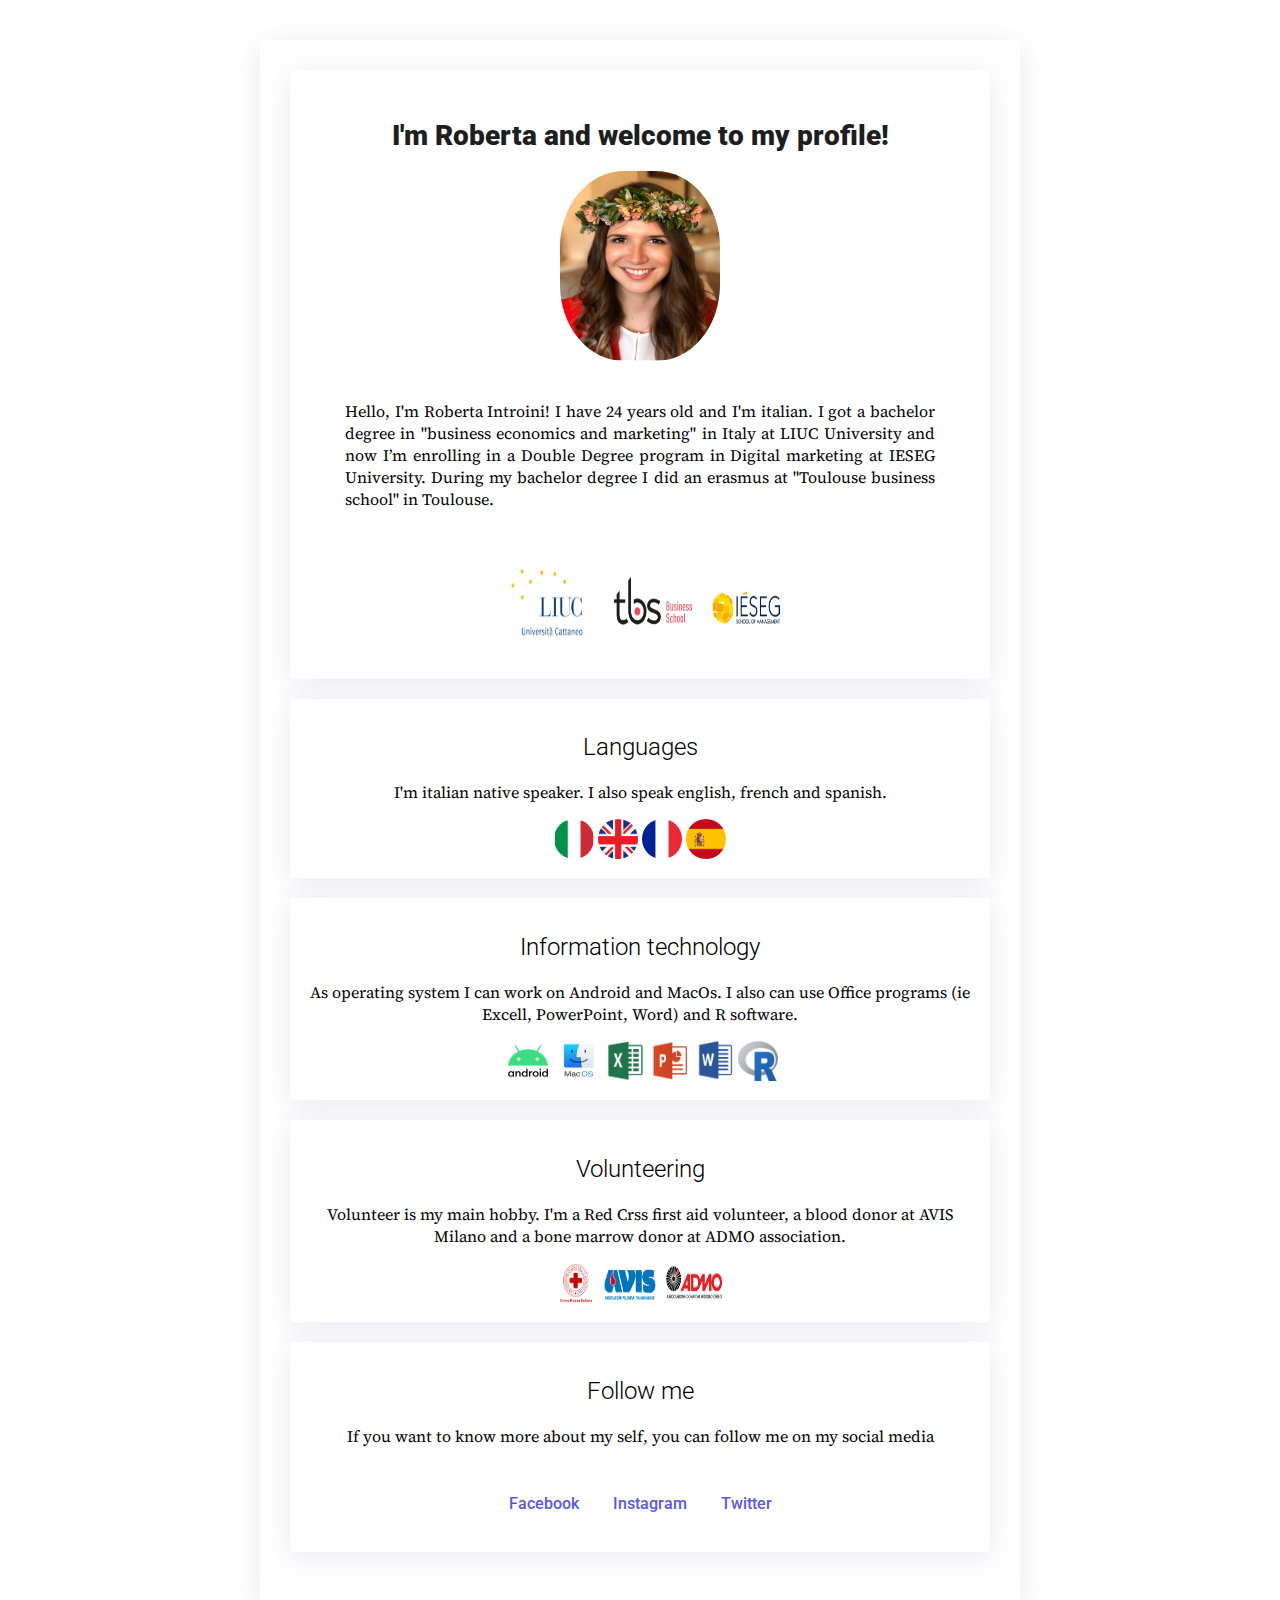
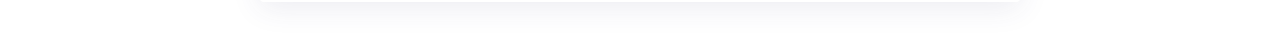
==== index.html @ 4112483c "Add files via upload" ====
<!DOCTYPE html>
<html>
<head>
	<title>Roberta Introini's profile</title>
	<meta name="description" content="This is the profile of Roberta">
	<meta charset="utf-8">
	<link href="https://fonts.googleapis.com/css2?family=Lora:wght@500&family=Roboto:wght@500&family=Source+Serif+Pro&display=swap" rel="stylesheet">
	<link rel="stylesheet" type="text/css" href="style.css">
	<link rel="stylesheet" type="text/css" href="https://use.fontaweome.com/releases/v5.2.0/css/all.css" integrity="sha384-hWVjflwFxL6sNzntih27bfxkr27PmbbK/iSvJ+a4+0owXq79v+lsFkW54b0GbiDQ" crossorigin="anonymous">
</head>
<body>
	<div class="container">
		<div class="txt" id="introduction">
			<h1> I'm Roberta and welcome to my profile!</h1>
			<img src="images/me.png" class="img-oval" width="160" height="190" alt="Roberta Introini">
			<p> Hello, I'm Roberta Introini! I have 24 years old and I'm italian. 
				I got a bachelor degree in "business economics and marketing" in Italy at LIUC University and now I’m enrolling in a Double Degree program in Digital marketing at IESEG University. 
				During my bachelor degree I did an erasmus at "Toulouse business school" in Toulouse.
				</p>
				<img src="images/uni.png" width="280" height="80">
		</div>
		<div class="card-white" >
			<h2>Languages</h2>
			<p>I'm italian native speaker. I also speak english, french and spanish.</p>
			<img src="images/it.png" width="40" height="40" class="img-circle">
			<img src="images/uu.png" width="40" height="40" class="img-circle">
			<img src="images/fr.png" width="40" height="40" class="img-circle">
			<img src="images/es.png" width="40" height="40" class="img-circle">
		</div>
		<div class="card-white" >
			<h2>Information technology</h2>
			<p>As operating system I can work on Android and MacOs. 
				I also can use Office programs (ie Excell, PowerPoint, Word) and R software.
			</p>
			<img src="images/os.png" width="100" height="40">
			<img src="images/ex.png" width="40" height="40">
			<img src="images/ppt.png" width="40" height="40">
			<img src="images/wo.png" width="40" height="40">
			<img src="images/r.png" width="40" height="40">
		</div>
		<div class="card-white" >
			<h2>Volunteering</h2>
			<p>Volunteer is my main hobby. I'm a Red Crss first aid volunteer, a blood donor at AVIS Milano and a bone marrow donor at ADMO association.</p>
			<img src="images/cri.png" width="40" height="40">
			<img src="images/avis.png" width="60" height="40">
			<img src="images/admo.png" width="60" height="40">
		</div>
		<div class="card-white" >
			<h2>Follow me</h2>
			<p>If you want to know more about my self, you can follow me on my social media</p>
			<ul class="list-inline">
				<li>
					<a href="https://www.facebook.com/roberta.introini"   target="_blank"> Facebook
					<i class="fab fa-facebook-square">
					</i>
				</a>
				</li>
				<li>
					<a href="https://www.instagram.com/birintroini"   target="_blank">Instagram
					<i class="fab fa-instagram-square">
					</i>
					</a>
				</li>
					<li>
						<a href="https://twitter.com/Biri_Introini"   target="_blank">Twitter
						<i class="fab fa-twitter-square">
						</i>
						</a>
					</li>
			</ul>
		</div>
	</div>
</body>
</html>
---- style.css ----
/* Colors and fonts */
body	{
	background: rgb(#DBDBDB)
	color: rgb(40, 40, 40)
	font-family: 'Lora', sans-serif;
	font-size: 16px
	font-weight: lighter;
	text-align: center;
}

h1, h2, h3	{
	font-family: 'Roboto', sans-serif;
}
p {
	font-family: 'Source Serif Pro', serif;
}
h1	{
	color: rgb(30, 30,30);
	font-size: 28px;
	font-weight: 900;
	letter-spacing: 5px
	text-transform: uppercase;
}

h2	{
	color: rgb(100, 100, 100)
	font-size: 24px;
	font-weight: 300;
}

a	{
	font-family: 'Roboto', sans-serif;
	text-decoration: none;
	color: #5858ED;
	font-weight: 500;
	font-size: 16px;
}


a:hover {
	color: black;
}   

div {
	background: white;
	padding: 30px;
	border: 0px solid black; 
	margin: 0px;
	border-radius: 4px;
	box-shadow: 0px 5px 30px rgba(60, 60, 120, 0.1)
}

/* Custom design with class (99% of your design) */
.container {
	width: 700px;
	margin: 40px auto;
}

@media (max-width: 760px) {
	.container {
		width: 600px;
	}
}

@media (max-width: 500px) {
	.container {
		width: 400px;
	}
}

.card-white {
	background-color: white;
	padding: 15px;
	box-shadow: 0px 10px 30px rgba(30,30,30,0.1)
	border-radius: 4px;
	margin: 20px 0px;
	text-align: center;
}

.img-circle {
	border-radius: 50%
}

.img-oval {
	border-radius: 40%
}

.list-inline {
	list-style: none;
	padding-left: 0px;
}

.list-inline li {
	display: inline;
	padding: 15px;
}

.list-inline i {
	font-size: 50px;
	color: rgb(230, 230, 230);
}

.list-inline i:hover {
	color: #212161;
}

#introduction p {
	margin-bottom: 40px
}


.txt p {
	background-color: white;
	padding: 15px;
	box-shadow: 0px 10px 30px rgba(30,30,30,0.1)
	border-radius: 4px;
	margin: 20px 10px;
	text-align: justify;
}
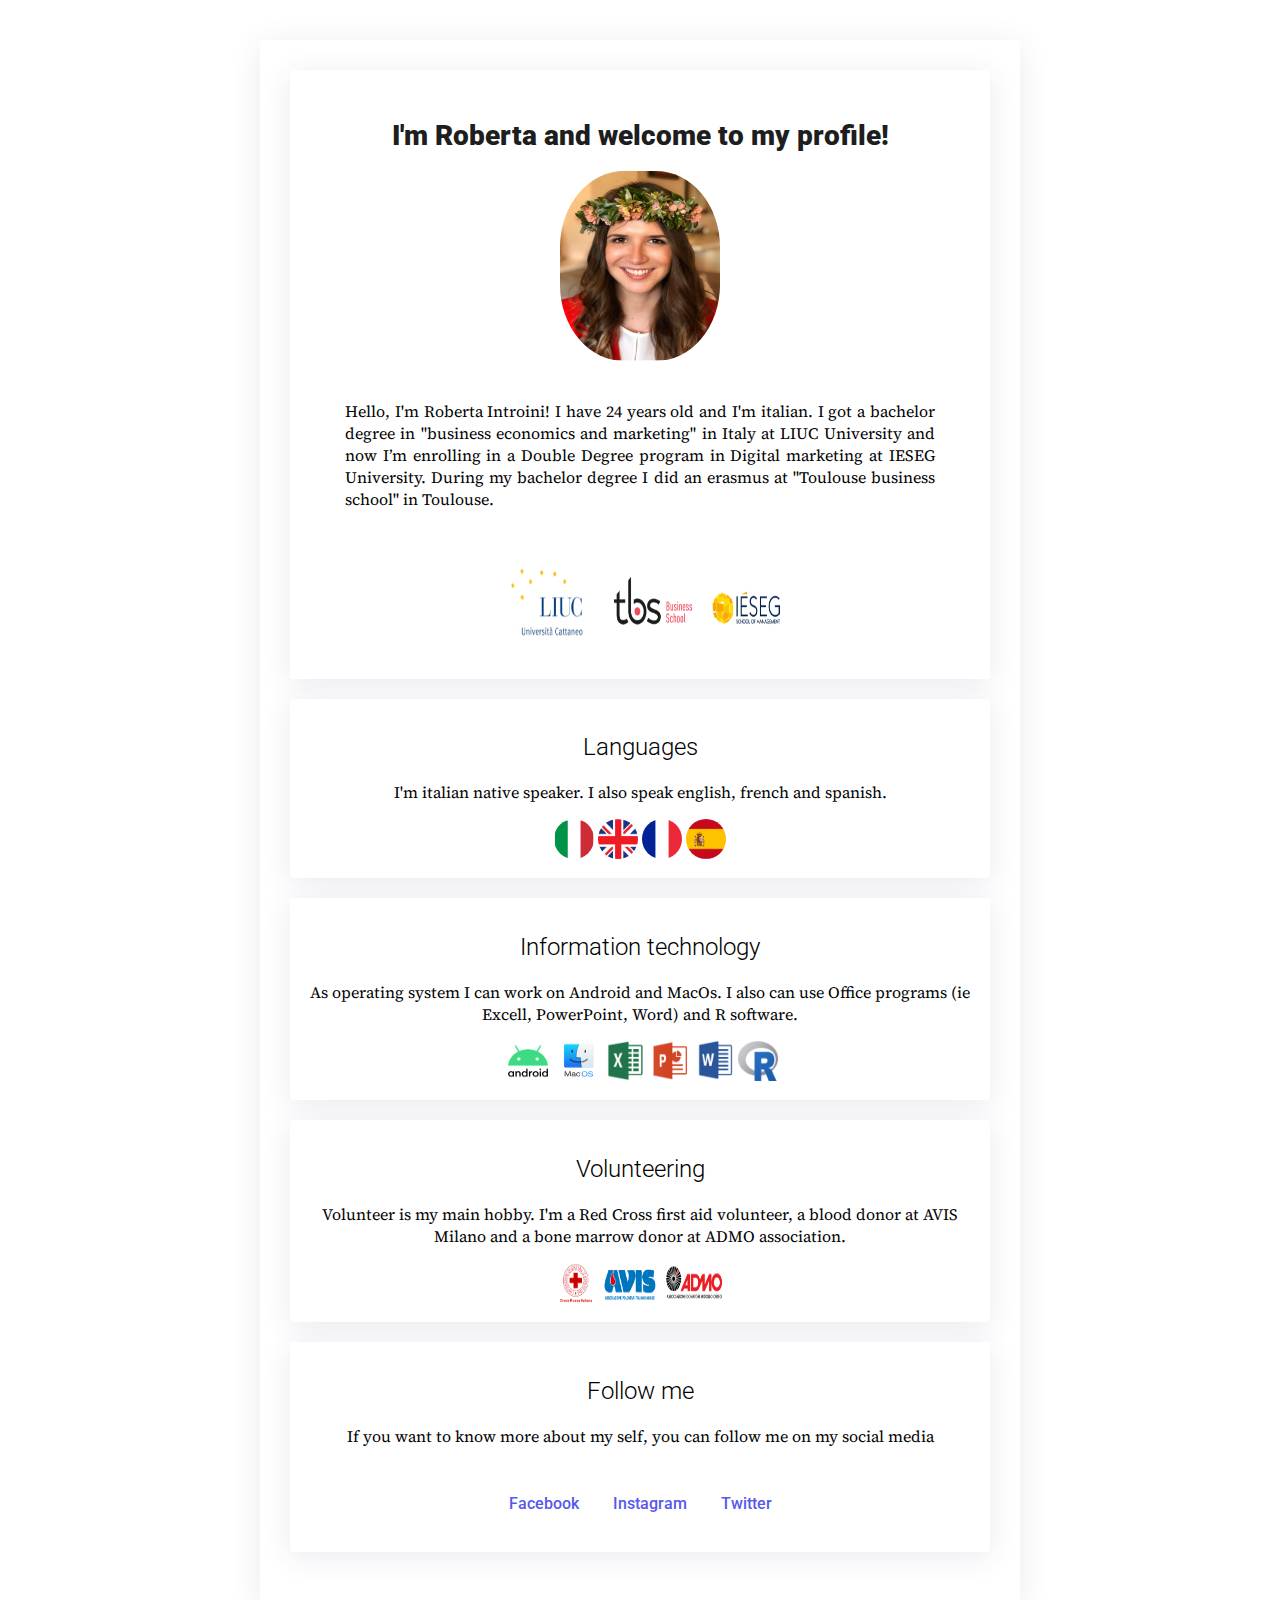
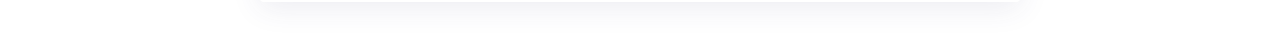
==== commit 59d8ac69: "Add files via upload" ====
--- a/index.html
+++ b/index.html
@@ -9,8 +9,8 @@
 	<link rel="stylesheet" type="text/css" href="https://use.fontaweome.com/releases/v5.2.0/css/all.css" integrity="sha384-hWVjflwFxL6sNzntih27bfxkr27PmbbK/iSvJ+a4+0owXq79v+lsFkW54b0GbiDQ" crossorigin="anonymous">
 </head>
 <body>
-	<div class="container">
-		<div class="txt" id="introduction">
+	<div class="container";>
+		<div class="txt"; id="introduction";>
 			<h1> I'm Roberta and welcome to my profile!</h1>
 			<img src="images/me.png" class="img-oval" width="160" height="190" alt="Roberta Introini">
 			<p> Hello, I'm Roberta Introini! I have 24 years old and I'm italian. 
@@ -18,7 +18,9 @@
 				During my bachelor degree I did an erasmus at "Toulouse business school" in Toulouse.
 				</p>
 				<img src="images/uni.png" width="280" height="80">
+				
 		</div>
+
 		<div class="card-white" >
 			<h2>Languages</h2>
 			<p>I'm italian native speaker. I also speak english, french and spanish.</p>
@@ -40,7 +42,7 @@
 		</div>
 		<div class="card-white" >
 			<h2>Volunteering</h2>
-			<p>Volunteer is my main hobby. I'm a Red Crss first aid volunteer, a blood donor at AVIS Milano and a bone marrow donor at ADMO association.</p>
+			<p>Volunteer is my main hobby. I'm a Red Cross first aid volunteer, a blood donor at AVIS Milano and a bone marrow donor at ADMO association.</p>
 			<img src="images/cri.png" width="40" height="40">
 			<img src="images/avis.png" width="60" height="40">
 			<img src="images/admo.png" width="60" height="40">
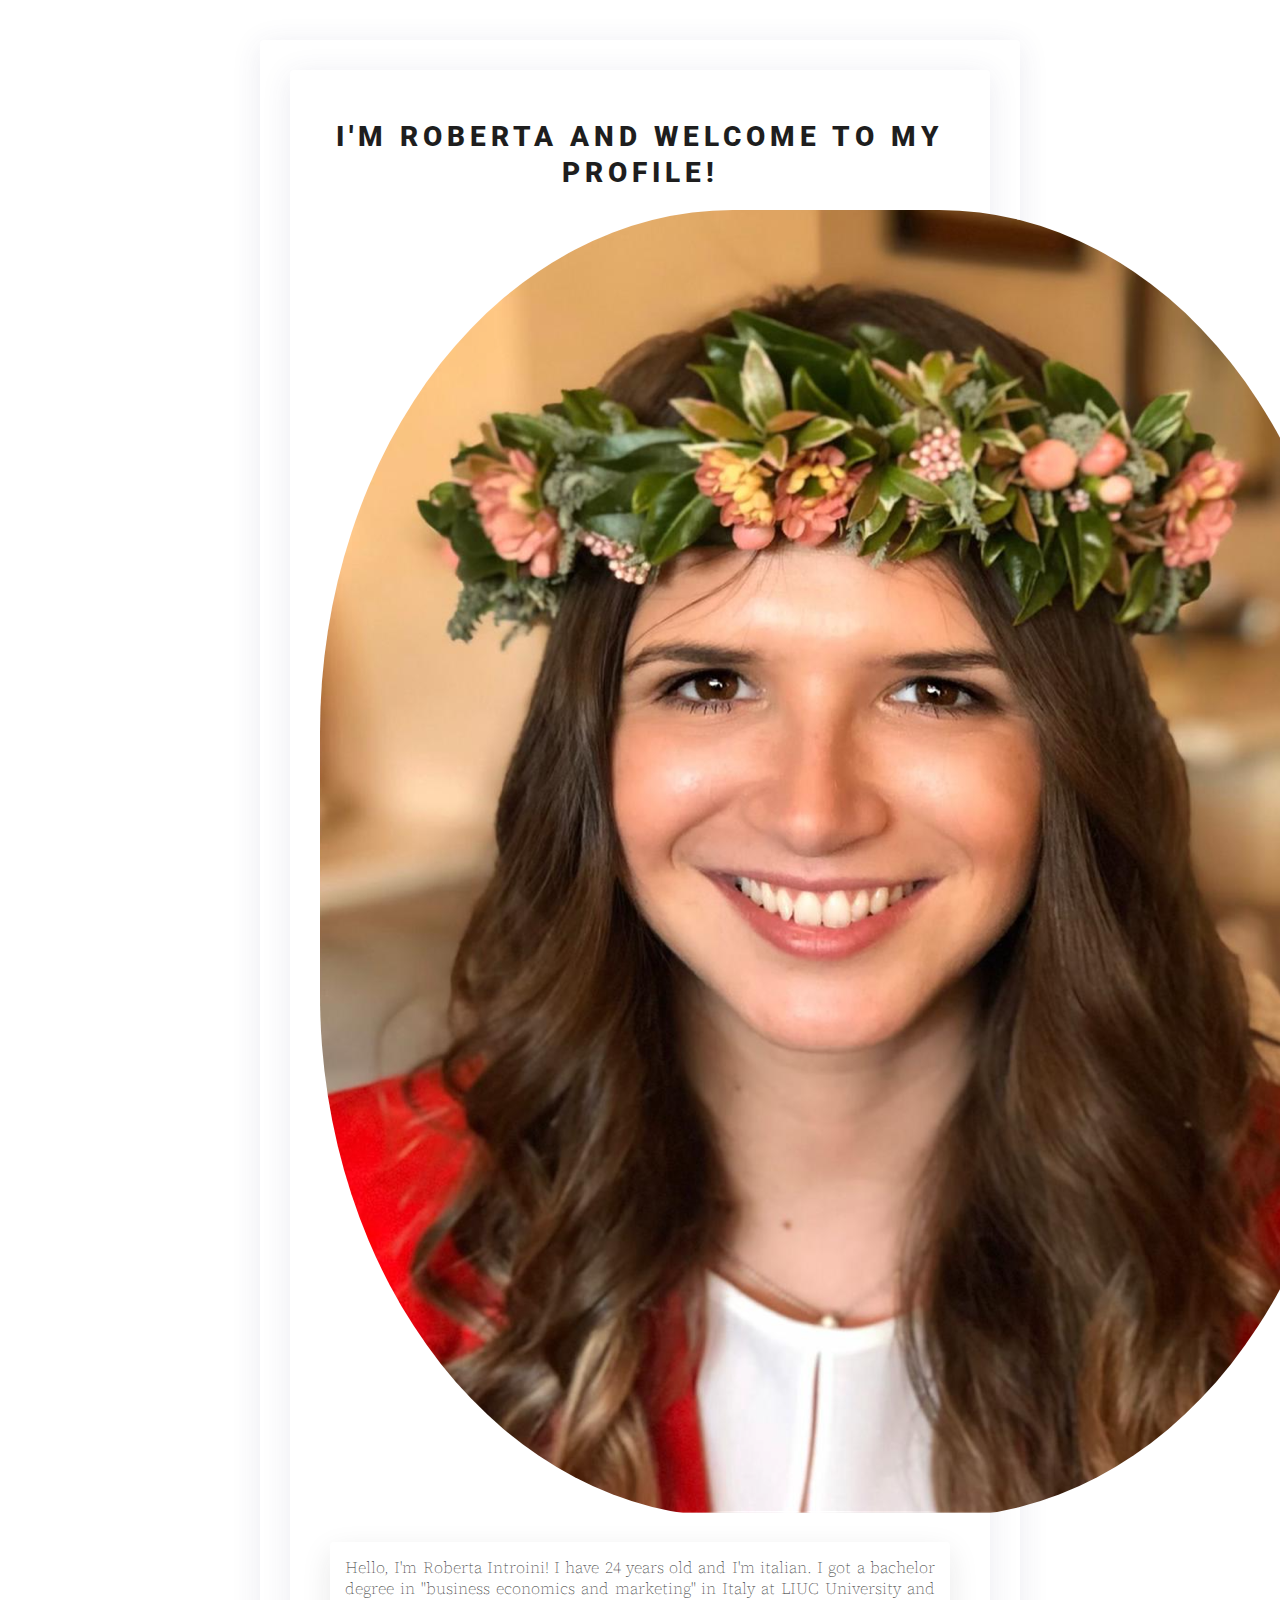
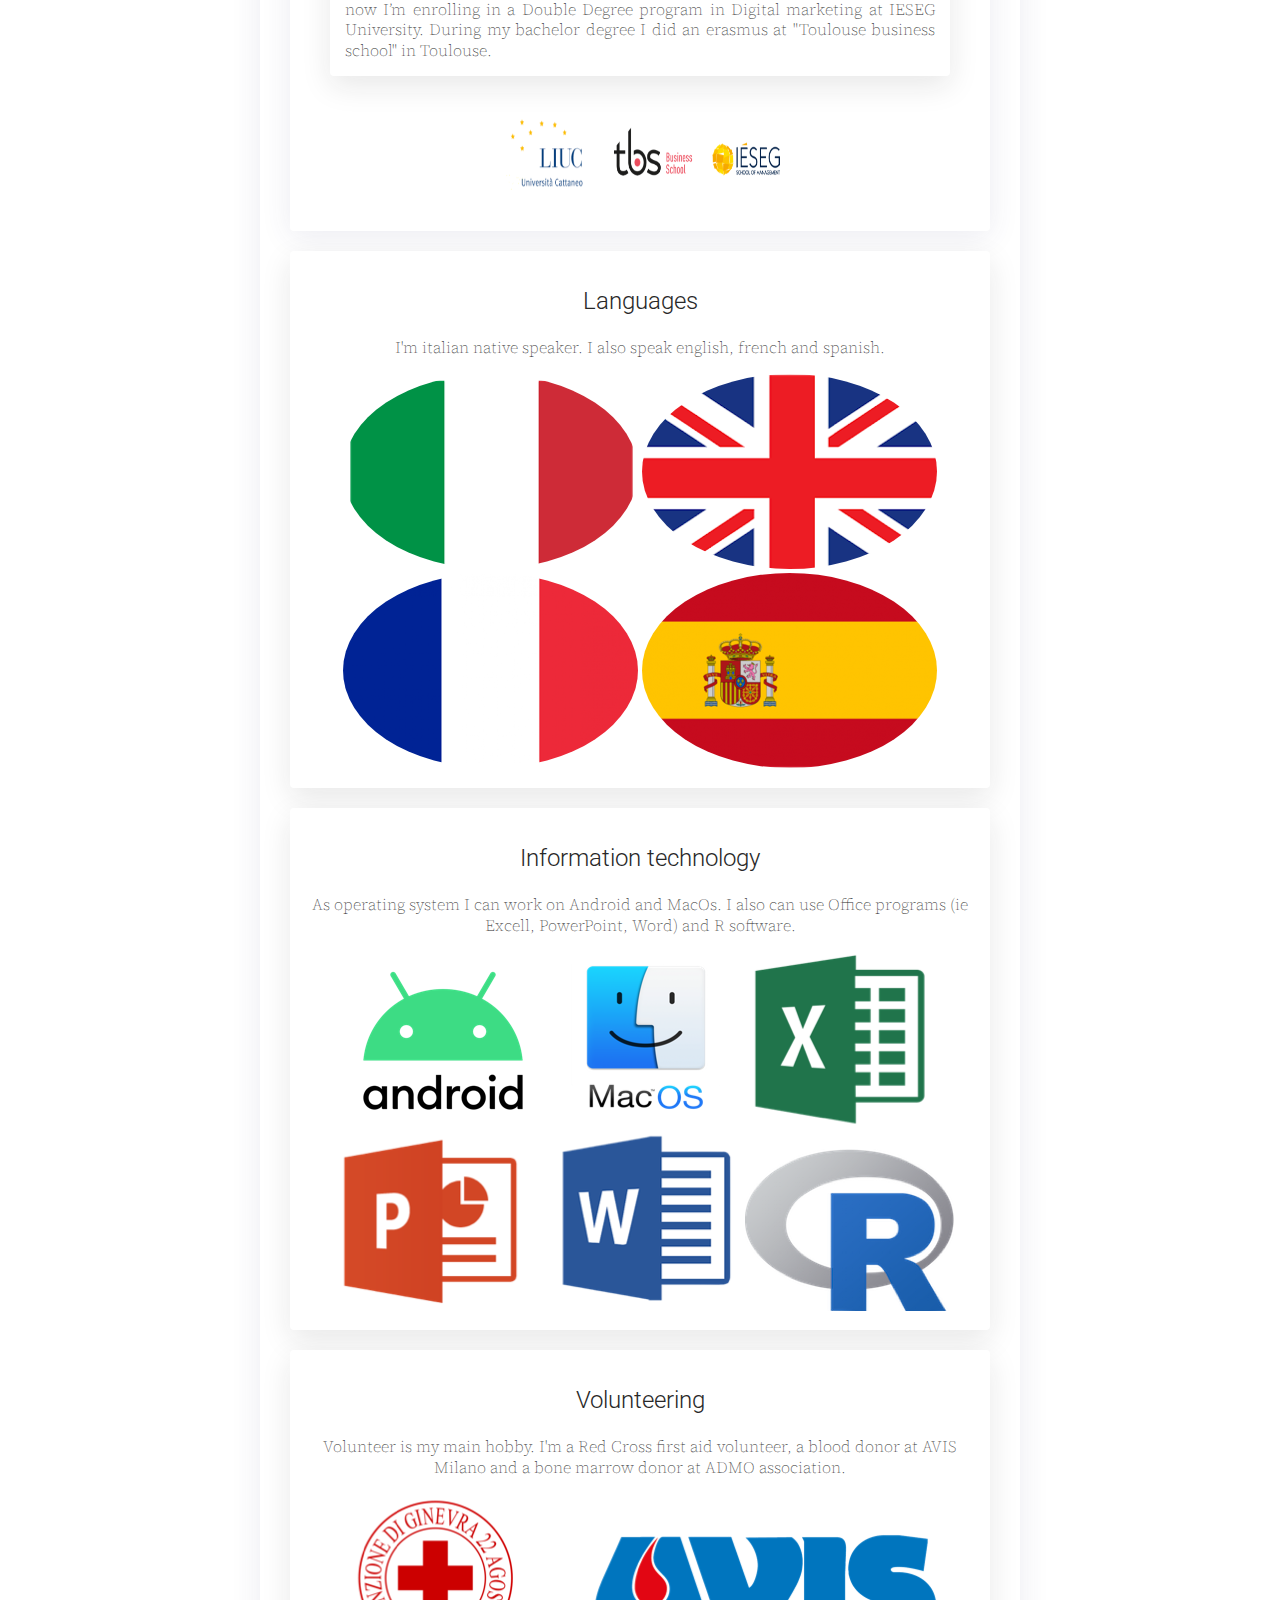
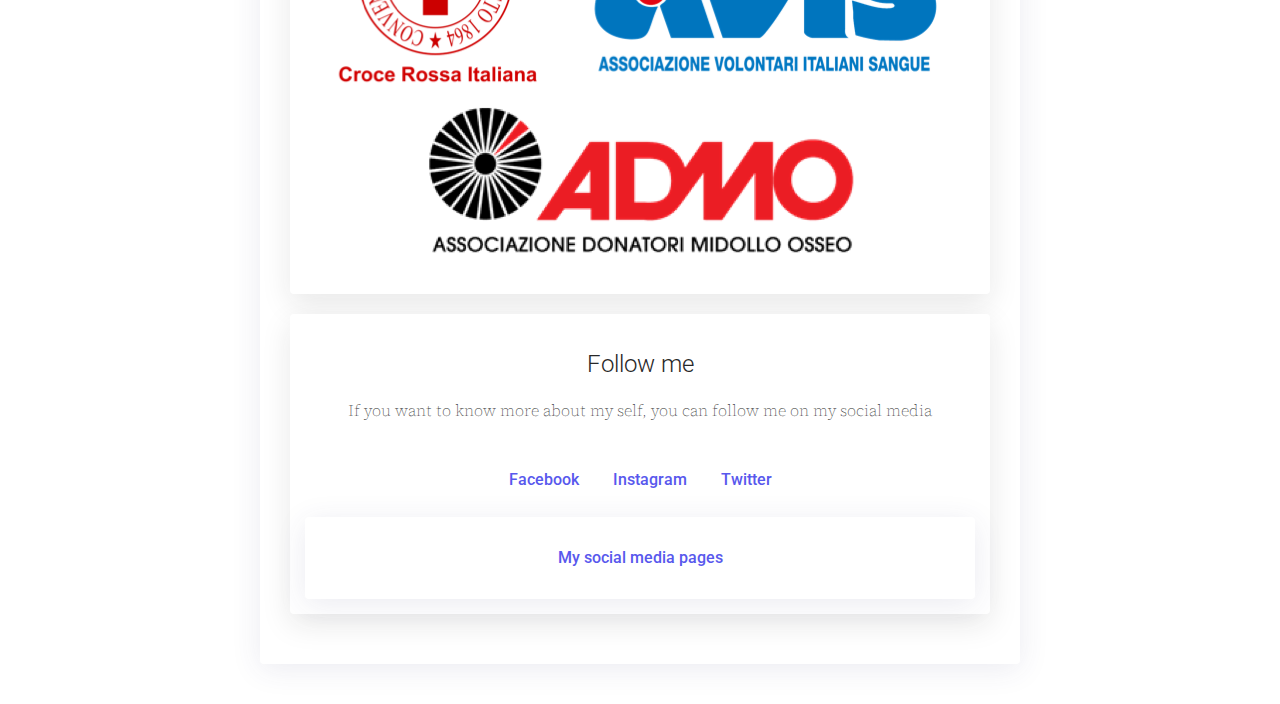
==== commit 658a719e: "Add files via upload" ====
--- a/index.html
+++ b/index.html
@@ -7,45 +7,45 @@
 	<link href="https://fonts.googleapis.com/css2?family=Lora:wght@500&family=Roboto:wght@500&family=Source+Serif+Pro&display=swap" rel="stylesheet">
 	<link rel="stylesheet" type="text/css" href="style.css">
 	<link rel="stylesheet" type="text/css" href="https://use.fontaweome.com/releases/v5.2.0/css/all.css" integrity="sha384-hWVjflwFxL6sNzntih27bfxkr27PmbbK/iSvJ+a4+0owXq79v+lsFkW54b0GbiDQ" crossorigin="anonymous">
+
 </head>
 <body>
 	<div class="container";>
 		<div class="txt"; id="introduction";>
 			<h1> I'm Roberta and welcome to my profile!</h1>
-			<img src="images/me.png" class="img-oval" width="160" height="190" alt="Roberta Introini">
+			<img src="images/me.png" class="img-oval" alt="Roberta Introini">
 			<p> Hello, I'm Roberta Introini! I have 24 years old and I'm italian. 
 				I got a bachelor degree in "business economics and marketing" in Italy at LIUC University and now I’m enrolling in a Double Degree program in Digital marketing at IESEG University. 
 				During my bachelor degree I did an erasmus at "Toulouse business school" in Toulouse.
 				</p>
-				<img src="images/uni.png" width="280" height="80">
-				
+				<img src="images/uni.png" alt="University" width="280" height="80">
 		</div>
 
 		<div class="card-white" >
 			<h2>Languages</h2>
 			<p>I'm italian native speaker. I also speak english, french and spanish.</p>
-			<img src="images/it.png" width="40" height="40" class="img-circle">
-			<img src="images/uu.png" width="40" height="40" class="img-circle">
-			<img src="images/fr.png" width="40" height="40" class="img-circle">
-			<img src="images/es.png" width="40" height="40" class="img-circle">
+			<img src="images/it.png" class="img-circle" alt="italian flag" >
+			<img src="images/uu.png" class="img-circle" alt="english flag" >
+			<img src="images/fr.png" class="img-circle" alt="french flag" >
+			<img src="images/es.png" class="img-circle" alt="spanish flag" >
 		</div>
 		<div class="card-white" >
 			<h2>Information technology</h2>
 			<p>As operating system I can work on Android and MacOs. 
 				I also can use Office programs (ie Excell, PowerPoint, Word) and R software.
 			</p>
-			<img src="images/os.png" width="100" height="40">
-			<img src="images/ex.png" width="40" height="40">
-			<img src="images/ppt.png" width="40" height="40">
-			<img src="images/wo.png" width="40" height="40">
-			<img src="images/r.png" width="40" height="40">
+			<img src="images/os.png" id="os" alt="apple system">
+			<img src="images/ex.png" class="img-square" alt="Excell">
+			<img src="images/ppt.png" class="img-square" alt="PowerPoint">
+			<img src="images/wo.png" class="img-square" alt="Word">
+			<img src="images/r.png" class="img-square" alt="R software">
 		</div>
 		<div class="card-white" >
 			<h2>Volunteering</h2>
 			<p>Volunteer is my main hobby. I'm a Red Cross first aid volunteer, a blood donor at AVIS Milano and a bone marrow donor at ADMO association.</p>
-			<img src="images/cri.png" width="40" height="40">
-			<img src="images/avis.png" width="60" height="40">
-			<img src="images/admo.png" width="60" height="40">
+			<img src="images/cri.png" class="img-square" alt="Italian Red Cross">
+			<img src="images/avis.png" class="img-rect" alt="AVIS Milano">
+			<img src="images/admo.png" class="img-rect" alt="ADMO Italy">
 		</div>
 		<div class="card-white" >
 			<h2>Follow me</h2>
@@ -53,23 +53,27 @@
 			<ul class="list-inline">
 				<li>
 					<a href="https://www.facebook.com/roberta.introini"   target="_blank"> Facebook
-					<i class="fab fa-facebook-square">
+					<i class="fab fa-facebook">
 					</i>
 				</a>
 				</li>
 				<li>
 					<a href="https://www.instagram.com/birintroini"   target="_blank">Instagram
-					<i class="fab fa-instagram-square">
+					<i class="fab fa-instagram">
 					</i>
 					</a>
 				</li>
 					<li>
 						<a href="https://twitter.com/Biri_Introini"   target="_blank">Twitter
-						<i class="fab fa-twitter-square">
+						<i class="fab fa-twitter">
 						</i>
 						</a>
 					</li>
 			</ul>
+				<div>
+				<a href="socialmedia.html" class="btn-blue">My social media pages
+				</a>
+				</div>
 		</div>
 	</div>
 </body>
--- a/style.css
+++ b/style.css
@@ -1,15 +1,17 @@
 /* Colors and fonts */
 body	{
-	background: rgb(#DBDBDB)
-	color: rgb(40, 40, 40)
+	background: rgb(#DBDBDB);
+	color: rgb(40, 40, 40);
 	font-family: 'Lora', sans-serif;
-	font-size: 16px
-	font-weight: lighter;
+	font-size: 16px;
+	font-weight: 200;
 	text-align: center;
+	line-height: 1.3;
 }
 
 h1, h2, h3	{
 	font-family: 'Roboto', sans-serif;
+	font-weight: 400;
 }
 p {
 	font-family: 'Source Serif Pro', serif;
@@ -17,8 +19,8 @@
 h1	{
 	color: rgb(30, 30,30);
 	font-size: 28px;
-	font-weight: 900;
-	letter-spacing: 5px
+	font-weight: 850;
+	letter-spacing: 5px;
 	text-transform: uppercase;
 }
 
@@ -47,7 +49,7 @@
 	border: 0px solid black; 
 	margin: 0px;
 	border-radius: 4px;
-	box-shadow: 0px 5px 30px rgba(60, 60, 120, 0.1)
+	box-shadow: 0px 5px 30px rgba(60, 60, 120, 0.1);
 }
 
 /* Custom design with class (99% of your design) */
@@ -71,18 +73,18 @@
 .card-white {
 	background-color: white;
 	padding: 15px;
-	box-shadow: 0px 10px 30px rgba(30,30,30,0.1)
+	box-shadow: 0px 10px 30px rgba(30,30,30,0.1);
 	border-radius: 4px;
 	margin: 20px 0px;
 	text-align: center;
 }
 
 .img-circle {
-	border-radius: 50%
-}
+	border-radius: 50%; 
+	}
 
 .img-oval {
-	border-radius: 40%
+	border-radius: 40%;
 }
 
 .list-inline {
@@ -105,14 +107,14 @@
 }
 
 #introduction p {
-	margin-bottom: 40px
+	margin-bottom: 40px;
 }
 
 
 .txt p {
 	background-color: white;
 	padding: 15px;
-	box-shadow: 0px 10px 30px rgba(30,30,30,0.1)
+	box-shadow: 0px 10px 30px rgba(30,30,30,0.1);
 	border-radius: 4px;
 	margin: 20px 10px;
 	text-align: justify;
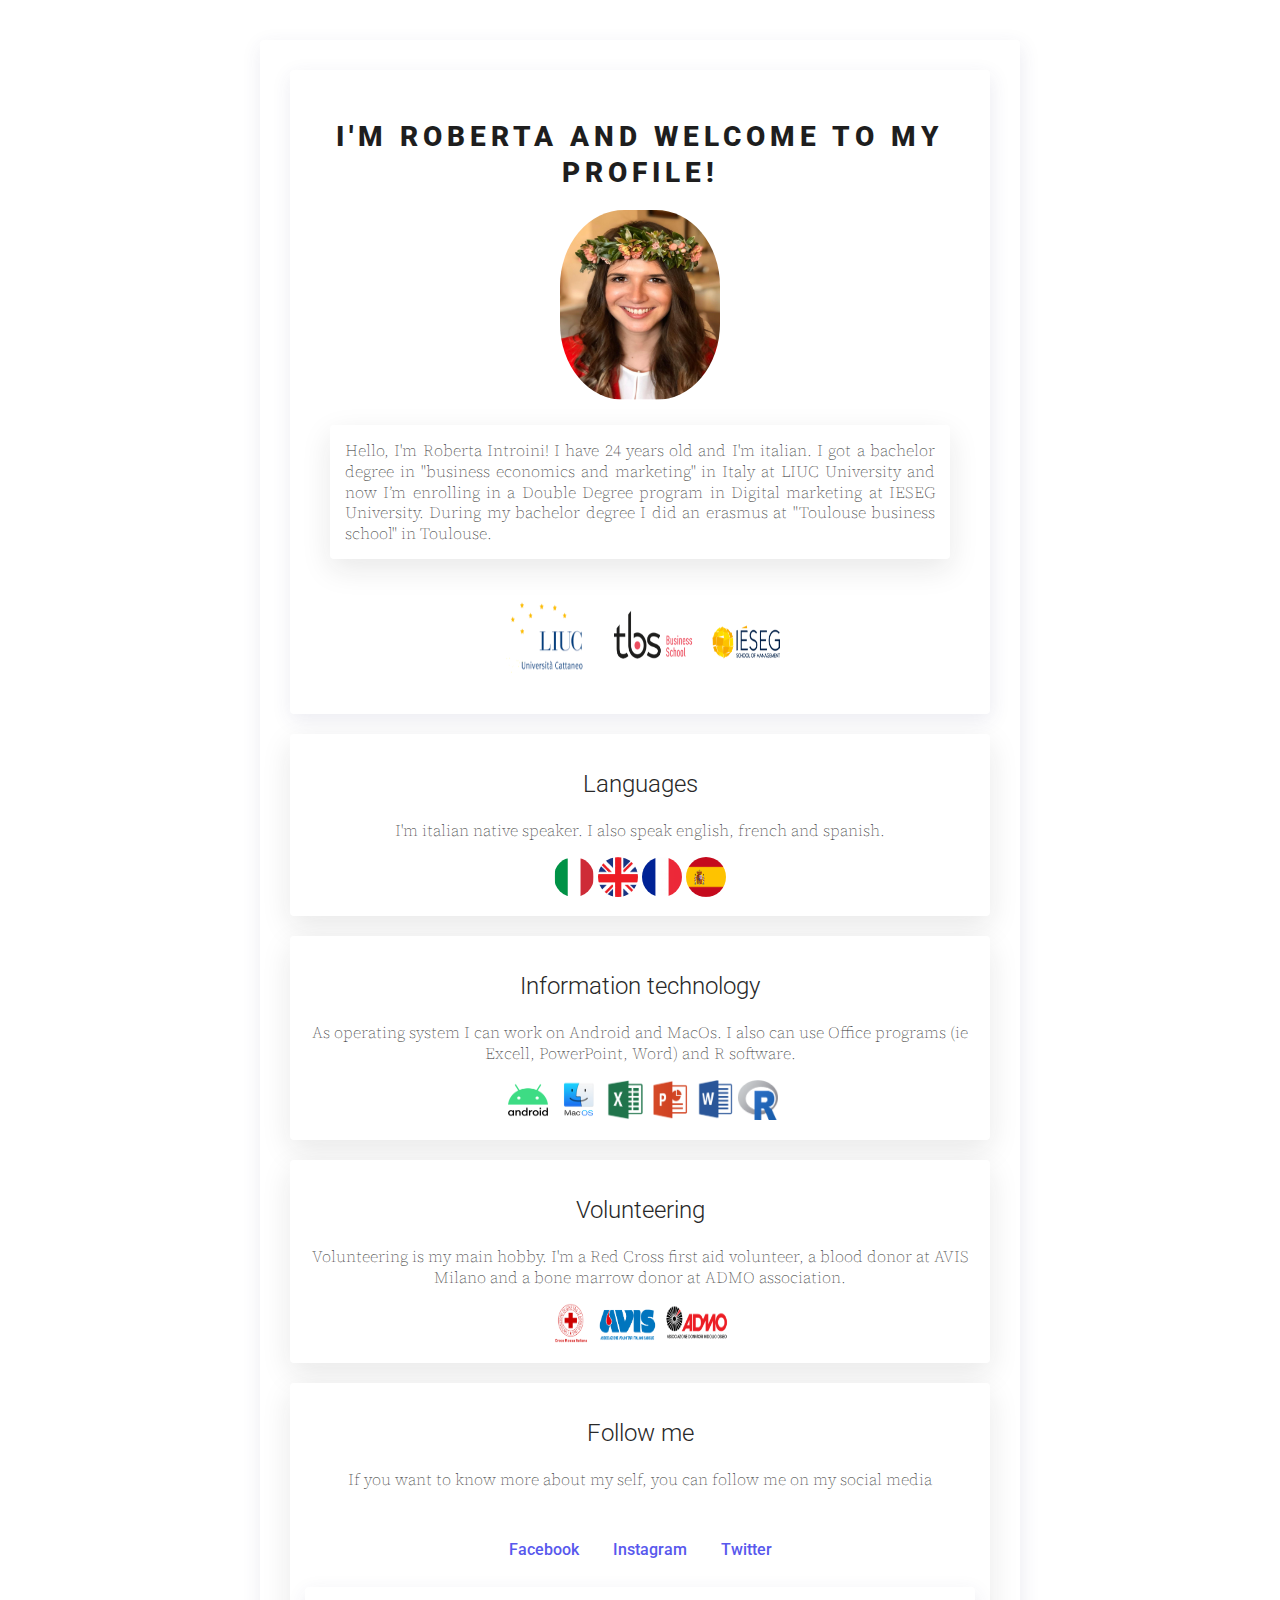
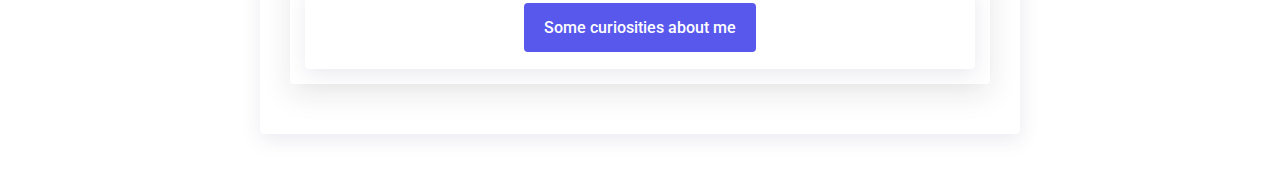
==== commit a9da6839: "Add files via upload" ====
--- a/index.html
+++ b/index.html
@@ -42,7 +42,7 @@
 		</div>
 		<div class="card-white" >
 			<h2>Volunteering</h2>
-			<p>Volunteer is my main hobby. I'm a Red Cross first aid volunteer, a blood donor at AVIS Milano and a bone marrow donor at ADMO association.</p>
+			<p>Volunteering is my main hobby. I'm a Red Cross first aid volunteer, a blood donor at AVIS Milano and a bone marrow donor at ADMO association.</p>
 			<img src="images/cri.png" class="img-square" alt="Italian Red Cross">
 			<img src="images/avis.png" class="img-rect" alt="AVIS Milano">
 			<img src="images/admo.png" class="img-rect" alt="ADMO Italy">
@@ -71,7 +71,7 @@
 					</li>
 			</ul>
 				<div>
-				<a href="socialmedia.html" class="btn-blue">My social media pages
+				<a href="curiosity.html" class="btn-blue">Some curiosities about me
 				</a>
 				</div>
 		</div>
--- a/style.css
+++ b/style.css
@@ -11,7 +11,7 @@
 
 h1, h2, h3	{
 	font-family: 'Roboto', sans-serif;
-	font-weight: 400;
+	font-weight: 500;
 }
 p {
 	font-family: 'Source Serif Pro', serif;
@@ -49,7 +49,7 @@
 	border: 0px solid black; 
 	margin: 0px;
 	border-radius: 4px;
-	box-shadow: 0px 5px 30px rgba(60, 60, 120, 0.1);
+	box-shadow: 1px 6px 20px rgba(60, 60, 120, 0.1);
 }
 
 /* Custom design with class (99% of your design) */
@@ -79,12 +79,37 @@
 	text-align: center;
 }
 
+.btn-blue {
+	background-color: #5858ED;
+	color: white;
+	padding: 15px 20px;
+	border-radius: 4px;
+}
+
+.btn-blue:hover {
+	background-color: #5858ED;
+}
+
 .img-circle {
 	border-radius: 50%; 
+	width: 40px;
+	height: 40px;
 	}
 
 .img-oval {
 	border-radius: 40%;
+	width: 160px;
+	height: 190px;
+}
+
+.img-square {
+	width: 40px;
+	height: 40px;
+}
+
+.img-rect {
+	width: 65px;
+	height: 40px;
 }
 
 .list-inline {
@@ -110,6 +135,10 @@
 	margin-bottom: 40px;
 }
 
+#os {
+	width: 100px;
+	height: 40px;
+}
 
 .txt p {
 	background-color: white;
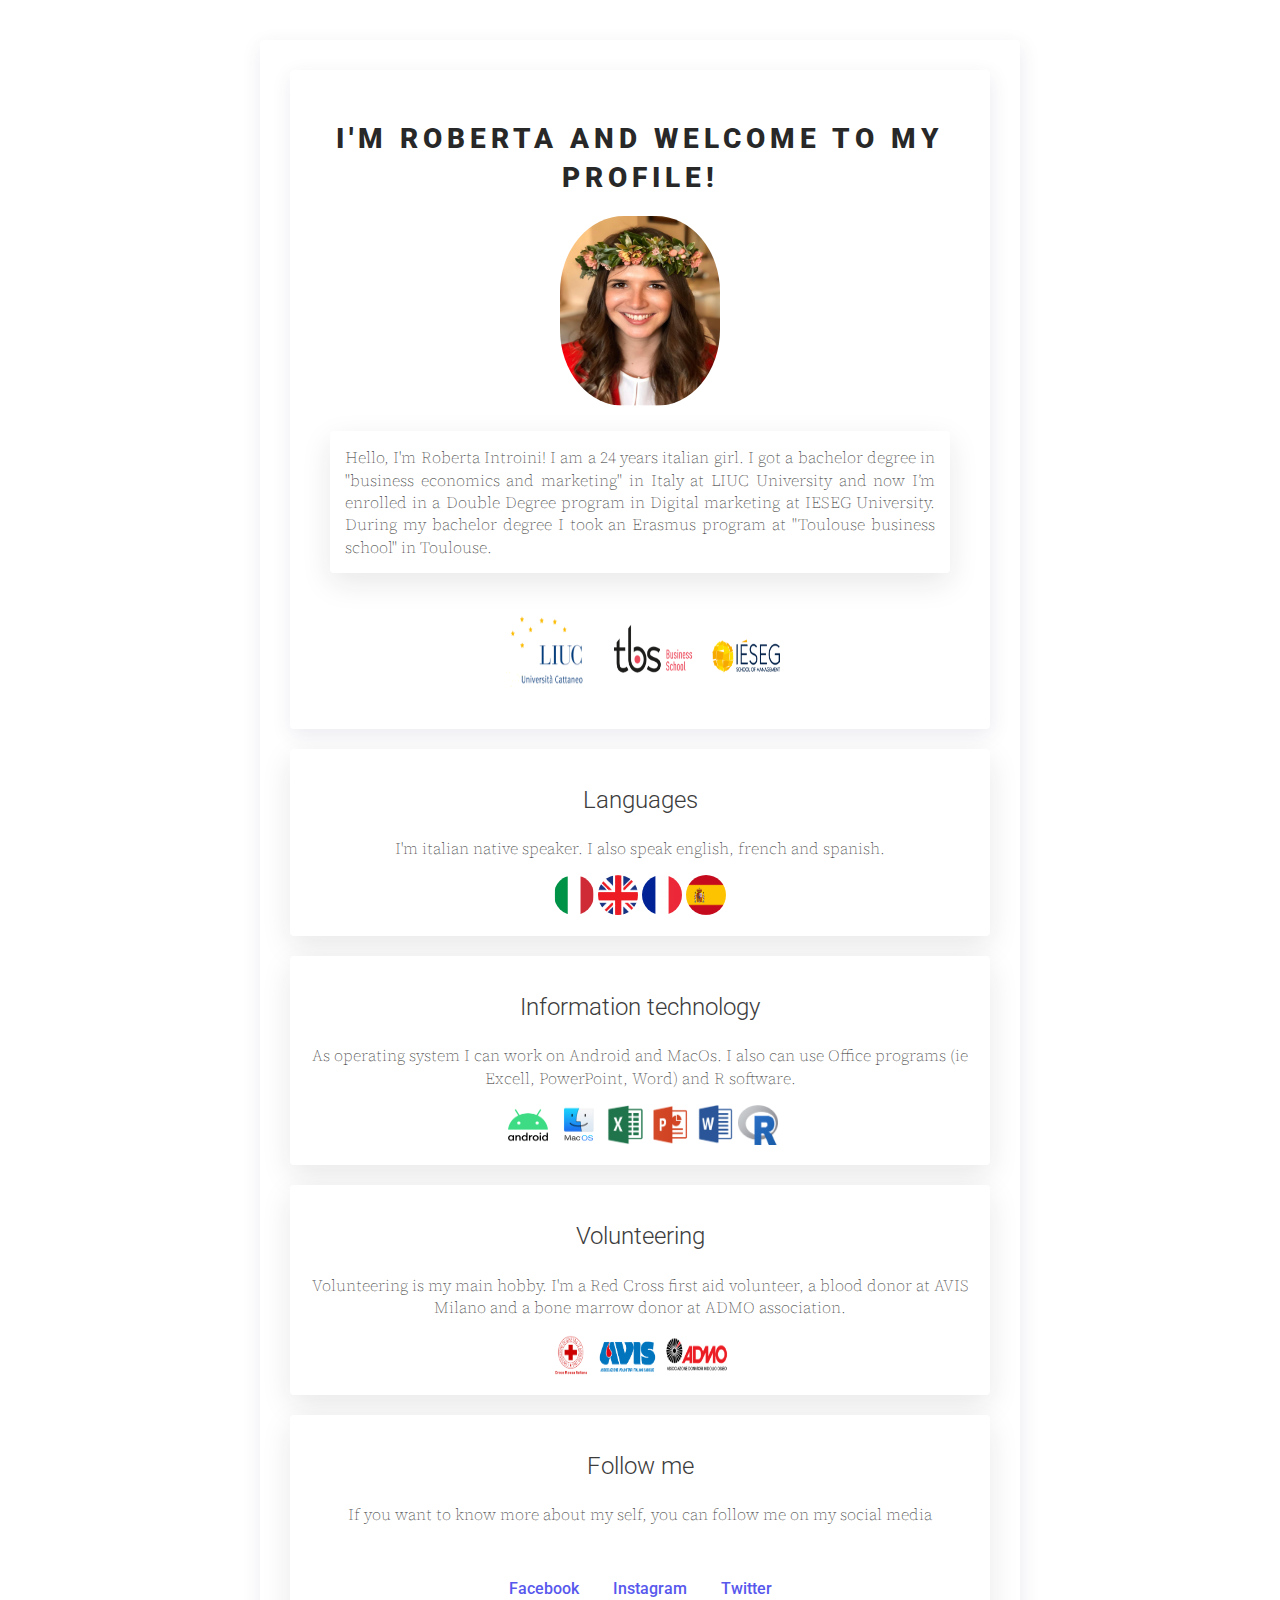
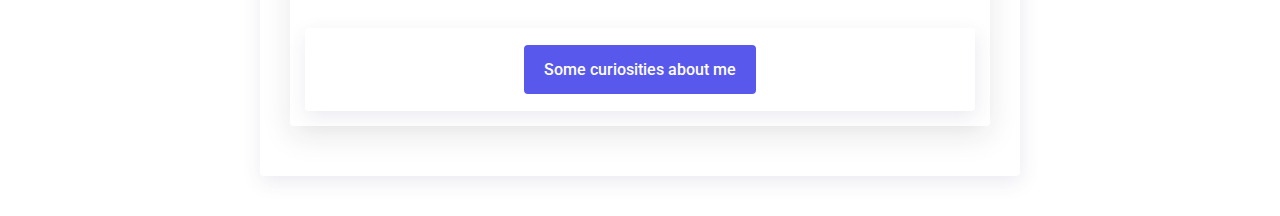
==== commit deff2c15: "Add files via upload" ====
--- a/index.html
+++ b/index.html
@@ -14,9 +14,9 @@
 		<div class="txt"; id="introduction";>
 			<h1> I'm Roberta and welcome to my profile!</h1>
 			<img src="images/me.png" class="img-oval" alt="Roberta Introini">
-			<p> Hello, I'm Roberta Introini! I have 24 years old and I'm italian. 
-				I got a bachelor degree in "business economics and marketing" in Italy at LIUC University and now I’m enrolling in a Double Degree program in Digital marketing at IESEG University. 
-				During my bachelor degree I did an erasmus at "Toulouse business school" in Toulouse.
+			<p> Hello, I'm Roberta Introini! I am a 24 years italian girl. 
+				I got a bachelor degree in "business economics and marketing" in Italy at LIUC University and now I’m enrolled in a Double Degree program in Digital marketing at IESEG University. 
+				During my bachelor degree I took an Erasmus program at "Toulouse business school" in Toulouse.
 				</p>
 				<img src="images/uni.png" alt="University" width="280" height="80">
 		</div>
--- a/style.css
+++ b/style.css
@@ -6,18 +6,20 @@
 	font-size: 16px;
 	font-weight: 200;
 	text-align: center;
-	line-height: 1.3;
+	line-height: 1.4;
 }
 
 h1, h2, h3	{
 	font-family: 'Roboto', sans-serif;
 	font-weight: 500;
 }
+
 p {
 	font-family: 'Source Serif Pro', serif;
 }
+
 h1	{
-	color: rgb(30, 30,30);
+	color: rgb(40, 40, 40);
 	font-size: 28px;
 	font-weight: 850;
 	letter-spacing: 5px;
@@ -25,7 +27,7 @@
 }
 
 h2	{
-	color: rgb(100, 100, 100)
+	color: rgb(60, 60, 60);
 	font-size: 24px;
 	font-weight: 300;
 }
@@ -52,7 +54,7 @@
 	box-shadow: 1px 6px 20px rgba(60, 60, 120, 0.1);
 }
 
-/* Custom design with class (99% of your design) */
+/* Custom design with class */
 .container {
 	width: 700px;
 	margin: 40px auto;
@@ -131,6 +133,14 @@
 	color: #212161;
 }
 
+.list-justified {
+	text-align: justify;
+	margin: 0px 155px;
+	font-family: 'Source Serif Pro', serif;
+	line-height: 1.4;
+	font-size: 16px;
+}
+
 #introduction p {
 	margin-bottom: 40px;
 }
@@ -140,6 +150,12 @@
 	height: 40px;
 }
 
+#InterPic {
+	width: 40px;
+	height: 50px;
+}
+
+
 .txt p {
 	background-color: white;
 	padding: 15px;
@@ -147,7 +163,4 @@
 	border-radius: 4px;
 	margin: 20px 10px;
 	text-align: justify;
-}
-
-
-
+}